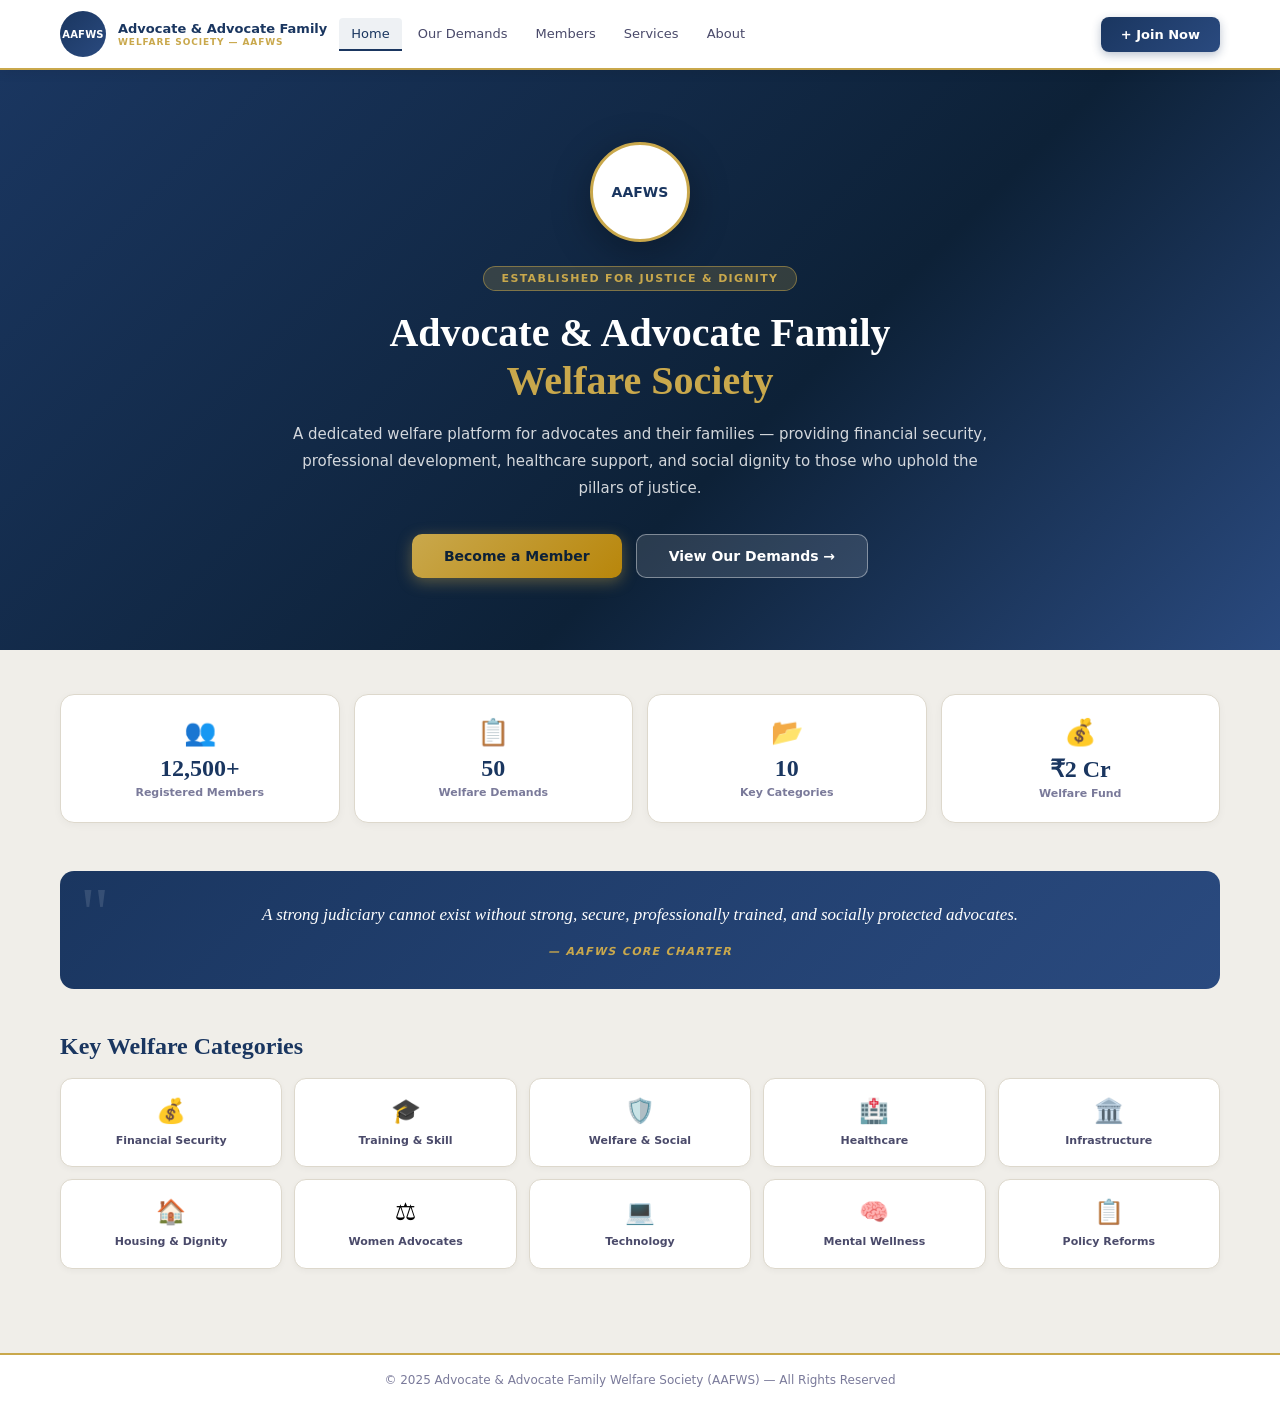
==== index.html @ d9e838c3 "Initial commit" ====
<!DOCTYPE html>
<html lang="en">
<head>
<meta charset="UTF-8"/>
<meta name="viewport" content="width=device-width,initial-scale=1.0"/>
<title>AAFWS – Advocate & Advocate Family Welfare Society</title>
<link rel="stylesheet" href="style.css"/>
</head>
<body>

<!-- ═══════════ NAVBAR ═══════════ -->
<nav class="navbar">
  <div class="nav-inner">
    <div class="nav-brand">
      <div class="nav-logo">AAFWS</div>
      <div>
        <p class="brand-title">Advocate &amp; Advocate Family</p>
        <p class="brand-sub">WELFARE SOCIETY — AAFWS</p>
      </div>
    </div>
    <button class="hamburger" id="hamburger" aria-label="Menu">&#9776;</button>
    <div class="nav-links" id="navLinks">
      <a href="#home" class="nav-link active" onclick="showTab('home',this)">Home</a>
      <a href="#demands" class="nav-link" onclick="showTab('demands',this)">Our Demands</a>
      <a href="#members" class="nav-link" onclick="showTab('members',this)">Members</a>
      <a href="#services" class="nav-link" onclick="showTab('services',this)">Services</a>
      <a href="#about" class="nav-link" onclick="showTab('about',this)">About</a>
    </div>
    <button class="btn-join" onclick="openForm()">+ Join Now</button>
  </div>
</nav>

<!-- ═══════════ TABS ═══════════ -->
<main>

<!-- HOME -->
<section id="home" class="tab active">
  <div class="hero">
    <div class="hero-inner">
      <div class="hero-logo-wrap"><div class="hero-logo">AAFWS</div></div>
      <div class="badge">ESTABLISHED FOR JUSTICE &amp; DIGNITY</div>
      <h1 class="hero-title">Advocate &amp; Advocate Family<br/><span class="gold">Welfare Society</span></h1>
      <p class="hero-desc">A dedicated welfare platform for advocates and their families — providing financial security, professional development, healthcare support, and social dignity to those who uphold the pillars of justice.</p>
      <div class="hero-btns">
        <button class="btn-primary" onclick="openForm()">Become a Member</button>
        <button class="btn-outline" onclick="showTab('demands',null)">View Our Demands →</button>
      </div>
    </div>
  </div>

  <div class="container">
    <div class="stats-grid">
      <div class="stat-card"><div class="stat-icon">👥</div><p class="stat-val">12,500+</p><p class="stat-lbl">Registered Members</p></div>
      <div class="stat-card"><div class="stat-icon">📋</div><p class="stat-val">50</p><p class="stat-lbl">Welfare Demands</p></div>
      <div class="stat-card"><div class="stat-icon">📂</div><p class="stat-val">10</p><p class="stat-lbl">Key Categories</p></div>
      <div class="stat-card"><div class="stat-icon">💰</div><p class="stat-val">₹2 Cr</p><p class="stat-lbl">Welfare Fund</p></div>
    </div>

    <blockquote class="quote-block">
      <span class="quote-mark">"</span>
      <p>A strong judiciary cannot exist without strong, secure, professionally trained, and socially protected advocates.</p>
      <cite>— AAFWS CORE CHARTER</cite>
    </blockquote>

    <h2 class="section-title">Key Welfare Categories</h2>
    <div class="categories-grid">
      <button class="cat-card" onclick="showDemand(0)"><span class="cat-icon">💰</span><p>Financial Security</p></button>
      <button class="cat-card" onclick="showDemand(1)"><span class="cat-icon">🎓</span><p>Training &amp; Skill</p></button>
      <button class="cat-card" onclick="showDemand(2)"><span class="cat-icon">🛡️</span><p>Welfare &amp; Social</p></button>
      <button class="cat-card" onclick="showDemand(3)"><span class="cat-icon">🏥</span><p>Healthcare</p></button>
      <button class="cat-card" onclick="showDemand(4)"><span class="cat-icon">🏛️</span><p>Infrastructure</p></button>
      <button class="cat-card" onclick="showDemand(5)"><span class="cat-icon">🏠</span><p>Housing &amp; Dignity</p></button>
      <button class="cat-card" onclick="showDemand(6)"><span class="cat-icon">⚖️</span><p>Women Advocates</p></button>
      <button class="cat-card" onclick="showDemand(7)"><span class="cat-icon">💻</span><p>Technology</p></button>
      <button class="cat-card" onclick="showDemand(8)"><span class="cat-icon">🧠</span><p>Mental Wellness</p></button>
      <button class="cat-card" onclick="showDemand(9)"><span class="cat-icon">📋</span><p>Policy Reforms</p></button>
    </div>
  </div>
</section>

<!-- DEMANDS -->
<section id="demands" class="tab">
  <div class="container">
    <div class="page-header">
      <h2>Demand Charter for Advocates Rights</h2>
      <p>50 structured demands across 10 welfare categories</p>
    </div>
    <div class="accordion" id="accordion"></div>
  </div>
</section>

<!-- MEMBERS -->
<section id="members" class="tab">
  <div class="container">
    <div class="page-header row">
      <div><h2>Member Profiles</h2><p>Registered members of AAFWS</p></div>
      <button class="btn-primary small" onclick="openForm()">+ Register Profile</button>
    </div>
    <div class="profiles-grid">
      <div class="profile-card">
        <div class="profile-top">
          <div class="avatar">PS</div>
          <div class="profile-info"><p class="profile-name">Adv. Priya Sharma</p><p class="profile-role">Senior Advocate</p></div>
          <span class="badge-status active">Active</span>
        </div>
        <div class="profile-meta">
          <div class="meta-item">📍 Delhi</div><div class="meta-item">⚖️ Constitutional Law</div>
          <div class="meta-item">🕐 18 years</div><div class="meta-item">🏛️ Bar Enrolled</div>
        </div>
      </div>
      <div class="profile-card">
        <div class="profile-top">
          <div class="avatar">RM</div>
          <div class="profile-info"><p class="profile-name">Adv. Rahul Mehta</p><p class="profile-role">Junior Advocate</p></div>
          <span class="badge-status active">Active</span>
        </div>
        <div class="profile-meta">
          <div class="meta-item">📍 Mumbai</div><div class="meta-item">⚖️ Criminal Law</div>
          <div class="meta-item">🕐 3 years</div><div class="meta-item">🏛️ Bar Enrolled</div>
        </div>
      </div>
      <div class="profile-card">
        <div class="profile-top">
          <div class="avatar">SV</div>
          <div class="profile-info"><p class="profile-name">Adv. Sunita Verma</p><p class="profile-role">High Court Advocate</p></div>
          <span class="badge-status active">Active</span>
        </div>
        <div class="profile-meta">
          <div class="meta-item">📍 Lucknow</div><div class="meta-item">⚖️ Family Law</div>
          <div class="meta-item">🕐 12 years</div><div class="meta-item">🏛️ Bar Enrolled</div>
        </div>
      </div>
      <div class="profile-card">
        <div class="profile-top">
          <div class="avatar">AN</div>
          <div class="profile-info"><p class="profile-name">Adv. Arjun Nair</p><p class="profile-role">Junior Advocate</p></div>
          <span class="badge-status pending">Pending</span>
        </div>
        <div class="profile-meta">
          <div class="meta-item">📍 Chennai</div><div class="meta-item">⚖️ Civil Law</div>
          <div class="meta-item">🕐 1 year</div><div class="meta-item">🏛️ Bar Enrolled</div>
        </div>
      </div>
    </div>
    <div class="add-cta">
      <p>Want to appear in the member directory?</p>
      <button class="btn-outline-navy" onclick="openForm()">Submit Membership Application</button>
    </div>
  </div>
</section>

<!-- SERVICES -->
<section id="services" class="tab">
  <div class="container">
    <div class="page-header">
      <h2>Welfare Services</h2>
      <p>Services available to AAFWS members and their families</p>
    </div>
    <div class="services-grid">
      <div class="service-card"><div class="svc-top"><span class="svc-icon">💰</span><span class="badge-status active">Active</span></div><h3>Financial Assistance</h3><p>Emergency funds, low-interest loans, and stipend support for junior advocates in financial distress.</p></div>
      <div class="service-card"><div class="svc-top"><span class="svc-icon">🏥</span><span class="badge-status active">Active</span></div><h3>Health Insurance</h3><p>Comprehensive health coverage for members and families including hospitalization and critical illness.</p></div>
      <div class="service-card"><div class="svc-top"><span class="svc-icon">🎓</span><span class="badge-status active">Active</span></div><h3>Training Programs</h3><p>Mock courts, advocacy workshops, digital legal research, and AI tools training.</p></div>
      <div class="service-card"><div class="svc-top"><span class="svc-icon">🏠</span><span class="badge-status pending">Upcoming</span></div><h3>Housing Support</h3><p>Housing assistance schemes and protection against professional discrimination.</p></div>
      <div class="service-card"><div class="svc-top"><span class="svc-icon">🧠</span><span class="badge-status active">Active</span></div><h3>Mental Wellness</h3><p>Confidential counseling, stress management workshops, and burnout prevention programs.</p></div>
      <div class="service-card"><div class="svc-top"><span class="svc-icon">👩‍⚖️</span><span class="badge-status active">Active</span></div><h3>Women Advocates</h3><p>Dedicated support cell, maternity benefits, and grievance redressal for women members.</p></div>
      <div class="service-card"><div class="svc-top"><span class="svc-icon">📋</span><span class="badge-status pending">Upcoming</span></div><h3>Pension Scheme</h3><p>Retirement welfare plan for senior advocates ensuring financial security post-practice.</p></div>
      <div class="service-card"><div class="svc-top"><span class="svc-icon">💻</span><span class="badge-status active">Active</span></div><h3>Digital Resources</h3><p>Access to legal databases, e-filing training, and digital networking platforms.</p></div>
      <div class="service-card"><div class="svc-top"><span class="svc-icon">☎️</span><span class="badge-status active">Active</span></div><h3>Legal Aid Helpline</h3><p>24/7 helpline for members facing professional emergencies or legal challenges.</p></div>
    </div>
  </div>
</section>

<!-- ABOUT -->
<section id="about" class="tab">
  <div class="container narrow">
    <div class="about-header">
      <div class="about-logo">AAFWS</div>
      <div><h2>About AAFWS</h2><p class="gold-text">Advocate &amp; Advocate Family Welfare Society</p></div>
    </div>
    <div class="info-card"><h3>Our Mission</h3><p>The Advocate &amp; Advocate Family Welfare Society (AAFWS) is a dedicated platform committed to the financial, professional, medical, and social welfare of advocates across India and their families. We believe that those who uphold justice deserve equal protection, dignity, and institutional support.</p></div>
    <div class="two-col">
      <div class="info-card"><h3>Vision</h3><p>A nation where every advocate — regardless of seniority or financial status — practices with dignity, security, and professional pride.</p></div>
      <div class="info-card"><h3>Core Values</h3><p>Justice · Dignity · Solidarity · Empowerment · Transparency · Inclusive Welfare</p></div>
    </div>
    <blockquote class="quote-block dark">
      <p>"Those who spend their lives protecting justice and constitutional rights deserve dignity, financial security, healthcare protection, professional infrastructure, and welfare support for themselves as well."</p>
      <cite>— AAFWS FOUNDING CHARTER</cite>
    </blockquote>
    <div class="info-card">
      <h3>Contact &amp; Registration</h3>
      <div class="contact-grid">
        <div class="contact-item"><p class="c-label">📧 Email</p><p>welfare@aafws.org</p></div>
        <div class="contact-item"><p class="c-label">📞 Helpline</p><p>1800-AAFWS-01</p></div>
        <div class="contact-item"><p class="c-label">🌐 Website</p><p>www.aafws.org</p></div>
      </div>
    </div>
  </div>
</section>

</main>

<!-- FOOTER -->
<footer class="footer">
  <p>© 2025 Advocate &amp; Advocate Family Welfare Society (AAFWS) — All Rights Reserved</p>
</footer>

<!-- ═══════════ MEMBERSHIP MODAL ═══════════ -->
<div id="formModal" class="modal-overlay" style="display:none">
  <div class="modal-box">
    <div class="modal-header">
      <div class="modal-brand">
        <div class="modal-logo-sm">A</div>
        <div>
          <p class="modal-title">Membership Performa</p>
          <p class="modal-sub">AAFWS — Advocate &amp; Advocate Family Welfare Society</p>
        </div>
      </div>
      <button class="modal-close" onclick="closeForm()">✕</button>
    </div>
    <div class="step-bar" id="stepBar"></div>
    <div class="modal-body" id="modalBody"></div>
    <div class="modal-footer" id="modalFooter"></div>
  </div>
</div>

<!-- SUCCESS MODAL -->
<div id="successModal" class="modal-overlay" style="display:none">
  <div class="modal-box small">
    <div class="success-icon">✓</div>
    <h2>Application Submitted!</h2>
    <p>Your membership application has been received by the <strong>Advocate &amp; Advocate Family Welfare Society</strong>.</p>
    <p class="muted">A confirmation will be sent to your email. Application reviewed within 7 working days.</p>
    <div class="ref-box"><p class="ref-label">Application Reference</p><p class="ref-num" id="refNum">AAFWS-000000</p></div>
    <button class="btn-primary" onclick="closeSuccess()">Back to Portal</button>
  </div>
</div>

<script src="app.js"><\/script>
</body>
</html>
---- style.css ----
/* ═══════════════════════════════════════
   AAFWS — Responsive Stylesheet
═══════════════════════════════════════ */
:root{
  --navy:#1A3660;--navy-dark:#0D2137;--navy-light:#2A4A7F;
  --gold:#C9A84C;--gold-dark:#B8860B;
  --white:#fff;--off-white:#F8F7F4;--light-gray:#F0EEE9;
  --border:#DDD8CC;--text-dark:#1A1A2E;--text-mid:#4A4A6A;--text-light:#7A7A9A;
  --green:#2E7D32;--green-bg:#E8F5E9;--amber:#F57F17;--amber-bg:#FFF8E1;
}
*{margin:0;padding:0;box-sizing:border-box}
body{font-family:'Segoe UI',system-ui,sans-serif;background:var(--light-gray);color:var(--text-dark);min-height:100vh}
a{text-decoration:none;color:inherit}
button{cursor:pointer;font-family:inherit}

/* ── NAVBAR ── */
.navbar{background:var(--white);border-bottom:2px solid var(--gold);position:sticky;top:0;z-index:100;box-shadow:0 2px 12px rgba(0,0,0,.08)}
.nav-inner{max-width:1200px;margin:0 auto;padding:0 20px;display:flex;align-items:center;height:68px;gap:12px}
.nav-brand{display:flex;align-items:center;gap:12px;flex-shrink:0}
.nav-logo{width:46px;height:46px;border-radius:50%;background:linear-gradient(135deg,var(--navy),var(--navy-light));color:var(--white);display:flex;align-items:center;justify-content:center;font-size:10px;font-weight:800;letter-spacing:.02em;flex-shrink:0}
.brand-title{color:var(--navy);font-weight:800;font-size:13px;line-height:1.2}
.brand-sub{color:var(--gold);font-size:9px;font-weight:700;letter-spacing:.1em}
.nav-links{display:flex;gap:4px;flex:1}
.nav-link{padding:8px 12px;background:transparent;border:none;border-bottom:2.5px solid transparent;color:var(--text-mid);font-size:13px;font-weight:500;transition:.2s;border-radius:4px 4px 0 0}
.nav-link.active,.nav-link:hover{color:var(--navy);border-bottom-color:var(--navy);background:rgba(26,54,96,.07)}
.btn-join{padding:10px 20px;background:linear-gradient(135deg,var(--navy),var(--navy-light));border:none;border-radius:8px;color:var(--white);font-weight:700;font-size:13px;white-space:nowrap;box-shadow:0 3px 10px rgba(26,54,96,.3);flex-shrink:0}
.hamburger{display:none;background:none;border:none;font-size:22px;color:var(--navy);padding:4px 8px}

/* ── TABS ── */
.tab{display:none}.tab.active{display:block}

/* ── HERO ── */
.hero{background:linear-gradient(135deg,var(--navy) 0%,var(--navy-dark) 60%,var(--navy-light) 100%);padding:72px 24px;text-align:center}
.hero-inner{max-width:720px;margin:0 auto}
.hero-logo-wrap{display:flex;justify-content:center;margin-bottom:24px}
.hero-logo{width:100px;height:100px;border-radius:50%;background:var(--white);border:3px solid var(--gold);display:flex;align-items:center;justify-content:center;color:var(--navy);font-size:14px;font-weight:800;box-shadow:0 10px 40px rgba(0,0,0,.3)}
.badge{display:inline-block;background:rgba(201,168,76,.2);border:1px solid rgba(201,168,76,.5);border-radius:20px;padding:5px 18px;color:var(--gold);font-size:11px;font-weight:700;letter-spacing:.12em;margin-bottom:18px}
.hero-title{font-family:Georgia,serif;font-size:clamp(26px,5vw,40px);font-weight:700;color:var(--white);margin-bottom:16px;line-height:1.2}
.gold{color:var(--gold)}
.hero-desc{color:rgba(255,255,255,.82);font-size:15px;line-height:1.8;margin-bottom:32px}
.hero-btns{display:flex;gap:14px;justify-content:center;flex-wrap:wrap}
.btn-primary{padding:13px 32px;background:linear-gradient(135deg,var(--gold),var(--gold-dark));border:none;border-radius:10px;color:var(--navy-dark);font-weight:800;font-size:14px;box-shadow:0 4px 15px rgba(201,168,76,.4)}
.btn-primary.small{padding:9px 18px;font-size:13px}
.btn-outline{padding:13px 32px;background:rgba(255,255,255,.12);border:1.5px solid rgba(255,255,255,.4);border-radius:10px;color:var(--white);font-size:14px;font-weight:600}

/* ── CONTAINER ── */
.container{max-width:1200px;margin:0 auto;padding:44px 20px}
.container.narrow{max-width:900px}

/* ── STATS ── */
.stats-grid{display:grid;grid-template-columns:repeat(4,1fr);gap:14px;margin-bottom:48px}
.stat-card{background:var(--white);border:1px solid var(--border);border-radius:14px;padding:22px 16px;text-align:center;box-shadow:0 2px 8px rgba(0,0,0,.04)}
.stat-icon{font-size:26px;margin-bottom:8px}
.stat-val{color:var(--navy);font-family:Georgia,serif;font-size:24px;font-weight:700;margin-bottom:4px}
.stat-lbl{color:var(--text-light);font-size:11px;font-weight:600}

/* ── QUOTE ── */
.quote-block{background:linear-gradient(135deg,var(--navy),var(--navy-light));border-radius:14px;padding:30px 40px;text-align:center;margin-bottom:44px;position:relative;overflow:hidden}
.quote-mark{position:absolute;top:6px;left:20px;color:rgba(255,255,255,.12);font-size:72px;font-family:Georgia,serif;line-height:1}
.quote-block p{font-family:Georgia,serif;font-size:17px;color:var(--white);font-style:italic;line-height:1.7;margin-bottom:10px;position:relative}
.quote-block cite{color:var(--gold);font-size:11px;font-weight:700;letter-spacing:.12em;position:relative}
.quote-block.dark p{font-size:15px}

/* ── CATEGORIES ── */
.section-title{font-family:Georgia,serif;font-size:24px;color:var(--navy);margin-bottom:18px}
.categories-grid{display:grid;grid-template-columns:repeat(5,1fr);gap:12px}
.cat-card{background:var(--white);border:1.5px solid var(--border);border-radius:12px;padding:18px 10px;text-align:center;transition:.2s;box-shadow:0 2px 6px rgba(0,0,0,.04)}
.cat-card:hover{border-color:var(--navy);background:var(--off-white);transform:translateY(-2px)}
.cat-icon{font-size:24px;display:block;margin-bottom:8px}
.cat-card p{color:var(--text-mid);font-size:11px;font-weight:600;line-height:1.4}

/* ── PAGE HEADER ── */
.page-header{margin-bottom:28px}
.page-header h2{font-family:Georgia,serif;font-size:28px;color:var(--navy);margin-bottom:6px}
.page-header p{color:var(--text-light)}
.page-header.row{display:flex;justify-content:space-between;align-items:flex-start;flex-wrap:wrap;gap:12px}

/* ── ACCORDION ── */
.accordion-item{background:var(--white);border:1.5px solid var(--border);border-radius:14px;margin-bottom:10px;overflow:hidden;transition:.2s}
.accordion-item.open{border-color:var(--navy);box-shadow:0 4px 16px rgba(26,54,96,.1)}
.accordion-head{padding:16px 20px;display:flex;align-items:center;gap:12px;cursor:pointer}
.acc-icon{font-size:20px}
.acc-title{color:var(--navy);font-weight:700;font-size:14px;font-family:Georgia,serif;flex:1}
.acc-count{color:var(--text-light);font-size:11px}
.acc-arrow{color:var(--text-light);font-size:13px;font-weight:700}
.accordion-body{border-top:1px solid #EAE6DF;padding:16px 20px;background:var(--off-white);display:none}
.accordion-item.open .accordion-body{display:block}
.demand-item{display:flex;gap:10px;margin-bottom:10px;align-items:flex-start}
.demand-diamond{color:var(--gold);font-size:11px;flex-shrink:0;margin-top:4px}
.demand-text{color:var(--text-mid);font-size:13px;line-height:1.6}

/* ── PROFILES ── */
.profiles-grid{display:grid;grid-template-columns:repeat(2,1fr);gap:14px;margin-bottom:14px}
.profile-card{background:var(--white);border:1px solid var(--border);border-radius:14px;padding:20px;box-shadow:0 2px 8px rgba(0,0,0,.04);transition:.2s}
.profile-card:hover{border-color:var(--gold);box-shadow:0 6px 20px rgba(0,0,0,.1);transform:translateY(-2px)}
.profile-top{display:flex;align-items:center;gap:12px;margin-bottom:14px}
.avatar{width:48px;height:48px;border-radius:50%;background:linear-gradient(135deg,var(--navy),var(--navy-light));display:flex;align-items:center;justify-content:center;color:var(--white);font-weight:700;font-size:15px;font-family:Georgia,serif;flex-shrink:0}
.profile-info{flex:1}
.profile-name{color:var(--navy);font-weight:700;font-size:14px;font-family:Georgia,serif;margin-bottom:2px}
.profile-role{color:var(--gold);font-size:11px;font-weight:700}
.badge-status{padding:3px 10px;border-radius:20px;font-size:10px;font-weight:700;white-space:nowrap}
.badge-status.active{background:var(--green-bg);color:var(--green);border:1px solid rgba(46,125,50,.4)}
.badge-status.pending{background:var(--amber-bg);color:var(--amber);border:1px solid rgba(245,127,23,.4)}
.profile-meta{display:grid;grid-template-columns:1fr 1fr;gap:8px}
.meta-item{background:var(--off-white);border-radius:7px;padding:7px 10px;font-size:11px;color:var(--text-mid);font-weight:500}
.add-cta{background:var(--white);border:2px dashed var(--border);border-radius:14px;padding:28px;text-align:center}
.add-cta p{color:var(--text-light);margin-bottom:12px;font-size:14px}
.btn-outline-navy{padding:10px 22px;background:transparent;border:1.5px solid var(--navy);border-radius:8px;color:var(--navy);font-size:13px;font-weight:700}

/* ── SERVICES ── */
.services-grid{display:grid;grid-template-columns:repeat(3,1fr);gap:14px}
.service-card{background:var(--white);border:1px solid var(--border);border-radius:14px;padding:22px;box-shadow:0 2px 8px rgba(0,0,0,.04)}
.svc-top{display:flex;justify-content:space-between;align-items:flex-start;margin-bottom:12px}
.svc-icon{font-size:26px}
.service-card h3{color:var(--navy);font-family:Georgia,serif;font-size:15px;margin-bottom:8px}
.service-card p{color:var(--text-mid);font-size:12px;line-height:1.7}

/* ── ABOUT ── */
.about-header{display:flex;align-items:center;gap:20px;margin-bottom:36px}
.about-logo{width:80px;height:80px;border-radius:50%;background:linear-gradient(135deg,var(--navy),var(--navy-light));display:flex;align-items:center;justify-content:center;color:var(--white);font-size:13px;font-weight:800;flex-shrink:0;border:3px solid var(--gold)}
.about-header h2{font-family:Georgia,serif;font-size:28px;color:var(--navy);margin-bottom:4px}
.gold-text{color:var(--gold);font-weight:700;font-size:14px}
.info-card{background:var(--white);border:1px solid var(--border);border-radius:14px;padding:24px;margin-bottom:16px;box-shadow:0 2px 8px rgba(0,0,0,.04)}
.info-card h3{color:var(--navy);font-family:Georgia,serif;font-size:17px;margin-bottom:10px;border-bottom:2px solid var(--gold);padding-bottom:8px}
.info-card p{color:var(--text-mid);line-height:1.8;font-size:13.5px}
.two-col{display:grid;grid-template-columns:1fr 1fr;gap:14px;margin-bottom:16px}
.contact-grid{display:grid;grid-template-columns:repeat(3,1fr);gap:12px}
.contact-item{background:var(--off-white);border-radius:8px;padding:12px 14px;border:1px solid #EAE6DF}
.c-label{color:var(--gold);font-size:11px;font-weight:700;margin-bottom:4px}
.contact-item p:last-child{color:var(--text-mid);font-size:12px}

/* ── FOOTER ── */
.footer{border-top:2px solid var(--gold);padding:18px 24px;text-align:center;background:var(--white);margin-top:40px}
.footer p{color:var(--text-light);font-size:12px}

/* ── MODAL ── */
.modal-overlay{position:fixed;inset:0;background:rgba(10,20,40,.72);z-index:1000;display:flex;align-items:center;justify-content:center;padding:20px;backdrop-filter:blur(4px)}
.modal-box{background:var(--white);border-radius:20px;width:100%;max-width:620px;max-height:92vh;overflow-y:auto;box-shadow:0 25px 80px rgba(0,0,0,.3)}
.modal-box.small{max-width:420px;text-align:center;padding:40px 32px}
.modal-header{background:linear-gradient(135deg,var(--navy),var(--navy-dark));padding:22px 26px;border-radius:20px 20px 0 0;display:flex;align-items:center;justify-content:space-between}
.modal-brand{display:flex;align-items:center;gap:12px}
.modal-logo-sm{width:44px;height:44px;border-radius:50%;background:var(--gold);display:flex;align-items:center;justify-content:center;color:var(--navy-dark);font-size:16px;font-weight:800;flex-shrink:0}
.modal-title{color:var(--white);font-size:16px;font-weight:700;font-family:Georgia,serif;margin-bottom:2px}
.modal-sub{color:var(--gold);font-size:10px;font-weight:700;letter-spacing:.04em}
.modal-close{background:rgba(255,255,255,.15);border:none;color:var(--white);width:32px;height:32px;border-radius:50%;font-size:17px;display:flex;align-items:center;justify-content:center}
.step-bar{display:flex;gap:6px;padding:18px 26px 0}
.step-seg{flex:1;text-align:center}
.step-line{height:4px;border-radius:2px;transition:background .3s}
.step-line.done{background:var(--gold)}
.step-line.idle{background:#EAE6DF}
.step-label{color:var(--text-light);font-size:10px;font-weight:700;text-transform:uppercase;letter-spacing:.04em;margin-top:4px}
.step-label.active{color:var(--navy)}
.modal-body{padding:20px 26px}
.modal-footer{display:flex;justify-content:space-between;padding:16px 26px 24px;border-top:1px solid #EAE6DF}
.field{margin-bottom:16px}
.field label{display:block;font-size:11px;font-weight:700;color:var(--text-mid);margin-bottom:5px;text-transform:uppercase;letter-spacing:.06em}
.field input,.field select{width:100%;background:var(--white);border:1.5px solid var(--border);border-radius:8px;padding:10px 14px;color:var(--text-dark);font-size:14px;font-family:inherit;outline:none;transition:border .2s}
.field input:focus,.field select:focus{border-color:var(--navy)}
.field.error input,.field.error select{border-color:#C62828}
.field-err{color:#C62828;font-size:11px;margin-top:4px}
.two-fields{display:grid;grid-template-columns:1fr 1fr;gap:14px}
.section-sub{color:var(--navy);font-family:Georgia,serif;font-size:15px;margin-bottom:18px;border-bottom:2px solid var(--gold);padding-bottom:8px}
.inner-box{background:var(--light-gray);border:1px solid var(--border);border-radius:10px;padding:14px;margin-top:8px}
.inner-box-title{color:var(--navy);font-size:12px;font-weight:700;text-transform:uppercase;letter-spacing:.05em;margin-bottom:12px}
.decl-scroll{background:var(--off-white);border:1px solid var(--border);border-radius:10px;padding:18px;margin-bottom:18px;max-height:190px;overflow-y:auto}
.decl-scroll p{color:var(--text-mid);font-size:12.5px;line-height:1.9}
.summary-box{background:rgba(26,54,96,.04);border:1px solid rgba(201,168,76,.4);border-radius:10px;padding:14px;margin-bottom:16px}
.summary-title{color:var(--gold);font-size:11px;font-weight:700;text-transform:uppercase;margin-bottom:8px}
.summary-grid{display:grid;grid-template-columns:1fr 1fr;gap:6px}
.summary-key{color:var(--text-light);font-size:11px}
.summary-val{color:var(--text-dark);font-size:12px;font-weight:600}
.check-wrap{display:flex;align-items:flex-start;gap:12px;cursor:pointer}
.check-wrap input{margin-top:3px;accent-color:var(--navy);width:16px;height:16px;flex-shrink:0}
.check-wrap span{color:var(--text-dark);font-size:13px;line-height:1.6}
.btn-back{padding:11px 24px;background:var(--white);border:1.5px solid var(--border);border-radius:8px;color:var(--text-mid);font-size:13px;font-weight:600}
.btn-next{padding:11px 24px;background:linear-gradient(135deg,var(--navy),var(--navy-light));border:none;border-radius:8px;color:var(--white);font-weight:700;font-size:13px}
.btn-submit{padding:11px 28px;background:linear-gradient(135deg,var(--gold),var(--gold-dark));border:none;border-radius:8px;color:var(--navy-dark);font-weight:700;font-size:13px}

/* SUCCESS */
.success-icon{width:64px;height:64px;background:linear-gradient(135deg,var(--navy),var(--navy-light));border-radius:50%;display:flex;align-items:center;justify-content:center;margin:0 auto 18px;font-size:26px;color:var(--white)}
.modal-box.small h2{color:var(--navy);font-family:Georgia,serif;font-size:21px;margin-bottom:10px}
.modal-box.small p{color:var(--text-mid);font-size:13px;line-height:1.7;margin-bottom:8px}
.muted{color:var(--text-light)!important;font-size:12px!important}
.ref-box{background:var(--off-white);border:1px solid var(--border);border-radius:10px;padding:14px;margin-bottom:22px}
.ref-label{color:var(--text-light);font-size:11px;text-transform:uppercase;font-weight:700;margin-bottom:4px}
.ref-num{color:var(--navy);font-family:Georgia,serif;font-size:22px;font-weight:700}

/* ─── RESPONSIVE ─── */
@media(max-width:900px){
  .stats-grid{grid-template-columns:repeat(2,1fr)}
  .categories-grid{grid-template-columns:repeat(4,1fr)}
  .services-grid{grid-template-columns:repeat(2,1fr)}
  .profiles-grid{grid-template-columns:1fr}
  .two-col{grid-template-columns:1fr}
  .contact-grid{grid-template-columns:repeat(2,1fr)}
}
@media(max-width:680px){
  .nav-links{position:fixed;top:68px;left:0;right:0;background:var(--white);flex-direction:column;padding:14px 20px;border-bottom:2px solid var(--gold);display:none;box-shadow:0 8px 24px rgba(0,0,0,.1)}
  .nav-links.open{display:flex}
  .hamburger{display:block}
  .btn-join{padding:8px 14px;font-size:12px}
  .hero{padding:50px 16px}
  .hero-logo{width:80px;height:80px}
  .hero-title{font-size:24px}
  .hero-desc{font-size:14px}
  .hero-btns{flex-direction:column;align-items:center}
  .container{padding:28px 16px}
  .categories-grid{grid-template-columns:repeat(2,1fr)}
  .stats-grid{grid-template-columns:repeat(2,1fr)}
  .services-grid{grid-template-columns:1fr}
  .two-fields{grid-template-columns:1fr}
  .modal-box{border-radius:16px}
  .modal-header{padding:18px 18px}
  .modal-body{padding:16px 18px}
  .modal-footer{padding:14px 18px 20px}
  .step-bar{padding:14px 18px 0}
  .quote-block{padding:24px 24px}
  .contact-grid{grid-template-columns:1fr}
  .about-header{flex-direction:column;text-align:center}
  .summary-grid{grid-template-columns:1fr}
  .page-header.row{flex-direction:column}
}
@media(max-width:400px){
  .categories-grid{grid-template-columns:repeat(2,1fr)}
  .hero-title{font-size:20px}
}
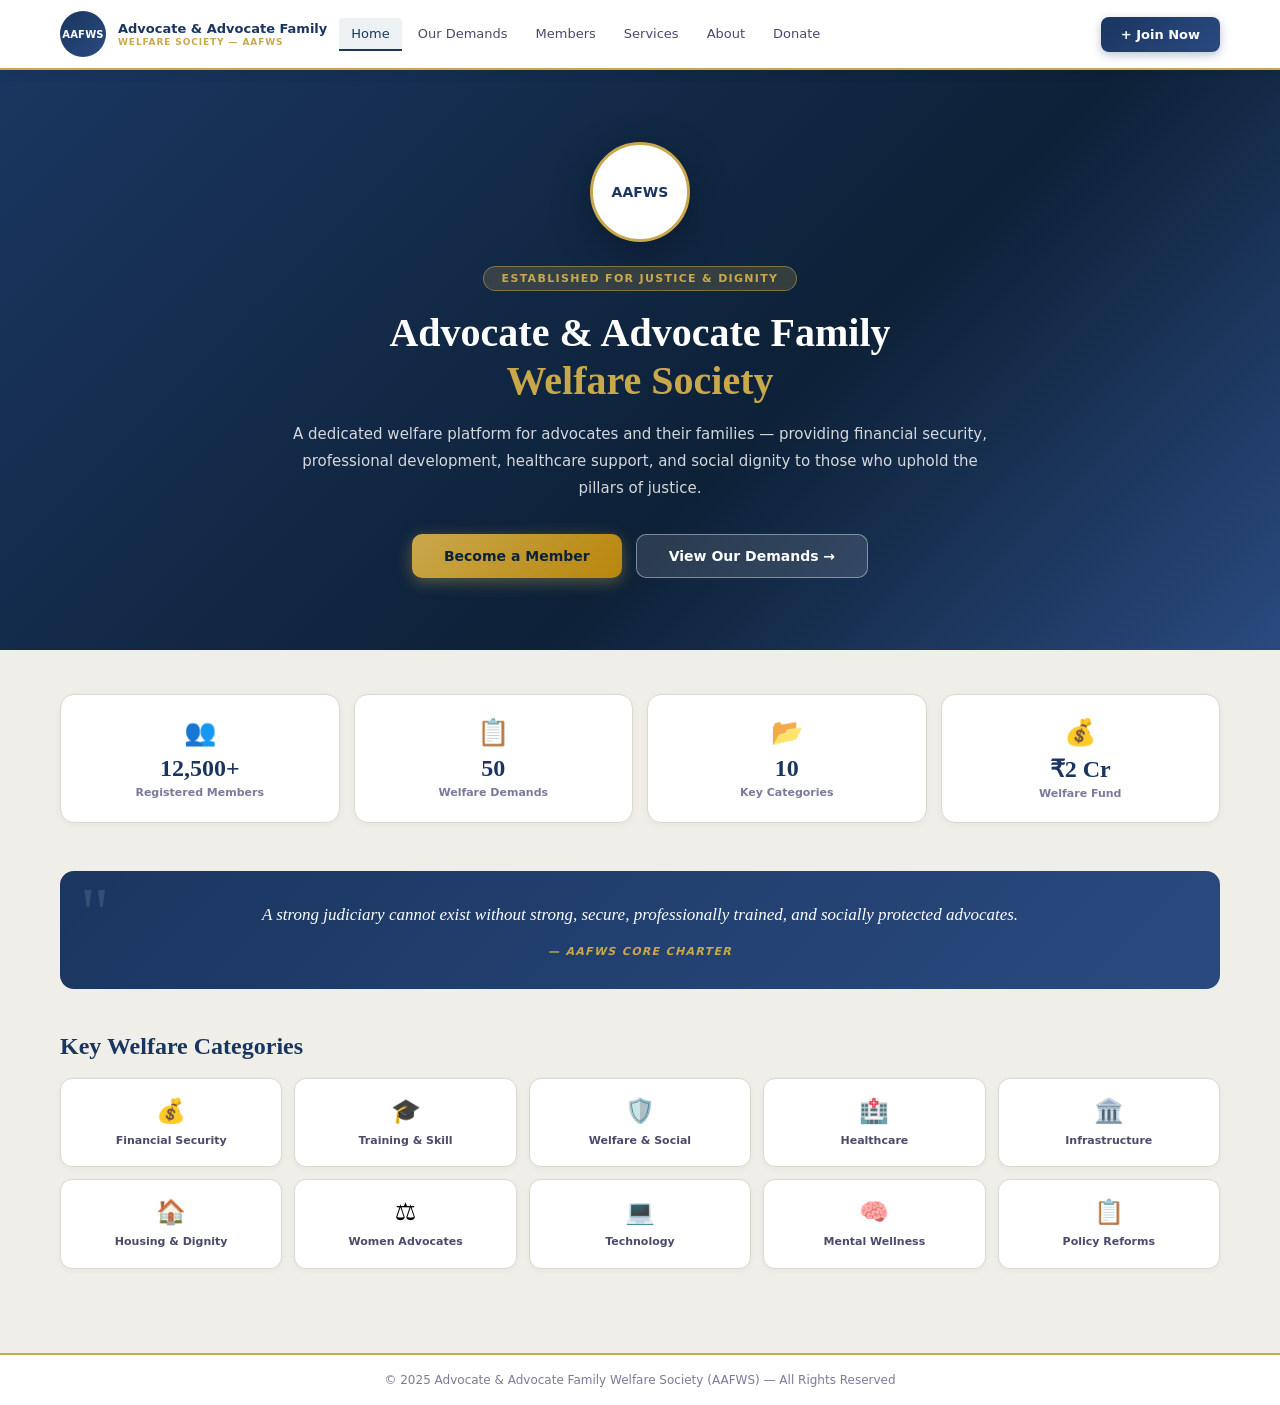
==== commit 5fa36f93: "Add admin panel, donation page, and update API base configurations" ====
--- a/index.html
+++ b/index.html
@@ -25,6 +25,7 @@
       <a href="#members" class="nav-link" onclick="showTab('members',this)">Members</a>
       <a href="#services" class="nav-link" onclick="showTab('services',this)">Services</a>
       <a href="#about" class="nav-link" onclick="showTab('about',this)">About</a>
+      <a href="donate.html" class="nav-link">Donate</a>
     </div>
     <button class="btn-join" onclick="openForm()">+ Join Now</button>
   </div>
@@ -96,52 +97,14 @@
       <div><h2>Member Profiles</h2><p>Registered members of AAFWS</p></div>
       <button class="btn-primary small" onclick="openForm()">+ Register Profile</button>
     </div>
-    <div class="profiles-grid">
-      <div class="profile-card">
-        <div class="profile-top">
-          <div class="avatar">PS</div>
-          <div class="profile-info"><p class="profile-name">Adv. Priya Sharma</p><p class="profile-role">Senior Advocate</p></div>
-          <span class="badge-status active">Active</span>
-        </div>
-        <div class="profile-meta">
-          <div class="meta-item">📍 Delhi</div><div class="meta-item">⚖️ Constitutional Law</div>
-          <div class="meta-item">🕐 18 years</div><div class="meta-item">🏛️ Bar Enrolled</div>
-        </div>
-      </div>
-      <div class="profile-card">
-        <div class="profile-top">
-          <div class="avatar">RM</div>
-          <div class="profile-info"><p class="profile-name">Adv. Rahul Mehta</p><p class="profile-role">Junior Advocate</p></div>
-          <span class="badge-status active">Active</span>
-        </div>
-        <div class="profile-meta">
-          <div class="meta-item">📍 Mumbai</div><div class="meta-item">⚖️ Criminal Law</div>
-          <div class="meta-item">🕐 3 years</div><div class="meta-item">🏛️ Bar Enrolled</div>
-        </div>
-      </div>
-      <div class="profile-card">
-        <div class="profile-top">
-          <div class="avatar">SV</div>
-          <div class="profile-info"><p class="profile-name">Adv. Sunita Verma</p><p class="profile-role">High Court Advocate</p></div>
-          <span class="badge-status active">Active</span>
-        </div>
-        <div class="profile-meta">
-          <div class="meta-item">📍 Lucknow</div><div class="meta-item">⚖️ Family Law</div>
-          <div class="meta-item">🕐 12 years</div><div class="meta-item">🏛️ Bar Enrolled</div>
-        </div>
-      </div>
-      <div class="profile-card">
-        <div class="profile-top">
-          <div class="avatar">AN</div>
-          <div class="profile-info"><p class="profile-name">Adv. Arjun Nair</p><p class="profile-role">Junior Advocate</p></div>
-          <span class="badge-status pending">Pending</span>
-        </div>
-        <div class="profile-meta">
-          <div class="meta-item">📍 Chennai</div><div class="meta-item">⚖️ Civil Law</div>
-          <div class="meta-item">🕐 1 year</div><div class="meta-item">🏛️ Bar Enrolled</div>
-        </div>
-      </div>
-    </div>
+    <div class="members-toolbar">
+      <div class="member-summary" id="memberSummary">Loading members...</div>
+      <div class="member-search">
+        <input id="memberSearch" type="search" placeholder="Search members by name or username" oninput="filterMembers()" />
+      </div>
+    </div>
+    <div class="profiles-grid" id="profilesGrid"></div>
+    <div id="membersStatus" class="status-text">Fetching latest AAFWS members...</div>
     <div class="add-cta">
       <p>Want to appear in the member directory?</p>
       <button class="btn-outline-navy" onclick="openForm()">Submit Membership Application</button>
@@ -235,6 +198,6 @@
   </div>
 </div>
 
-<script src="app.js"><\/script>
+<script src="app.js"></script>
 </body>
 </html>
--- a/style.css
+++ b/style.css
@@ -103,6 +103,16 @@
 .badge-status.pending{background:var(--amber-bg);color:var(--amber);border:1px solid rgba(245,127,23,.4)}
 .profile-meta{display:grid;grid-template-columns:1fr 1fr;gap:8px}
 .meta-item{background:var(--off-white);border-radius:7px;padding:7px 10px;font-size:11px;color:var(--text-mid);font-weight:500}
+.members-toolbar{display:flex;justify-content:space-between;align-items:flex-start;gap:14px;margin-bottom:18px;flex-wrap:wrap}
+.member-summary{color:var(--text-dark);font-size:14px;font-weight:700}
+.member-search{flex:1;min-width:220px;max-width:320px}
+.member-search input{width:100%;background:var(--white);border:1.5px solid var(--border);border-radius:12px;padding:12px 14px;color:var(--text-dark);font-size:13px;outline:none;transition:border .2s}
+.member-search input:focus{border-color:var(--navy)}
+.status-text{color:var(--text-mid);font-size:13px;margin-bottom:18px;text-align:center}
+.spinner{width:32px;height:32px;border:4px solid rgba(26,54,96,.18);border-top-color:var(--navy);border-radius:50%;animation:spin .8s linear infinite;margin:18px auto}
+.fade-in{opacity:0;animation:fadeIn .45s ease forwards}
+@keyframes spin{to{transform:rotate(360deg)}}
+@keyframes fadeIn{to{opacity:1}}
 .add-cta{background:var(--white);border:2px dashed var(--border);border-radius:14px;padding:28px;text-align:center}
 .add-cta p{color:var(--text-light);margin-bottom:12px;font-size:14px}
 .btn-outline-navy{padding:10px 22px;background:transparent;border:1.5px solid var(--navy);border-radius:8px;color:var(--navy);font-size:13px;font-weight:700}
